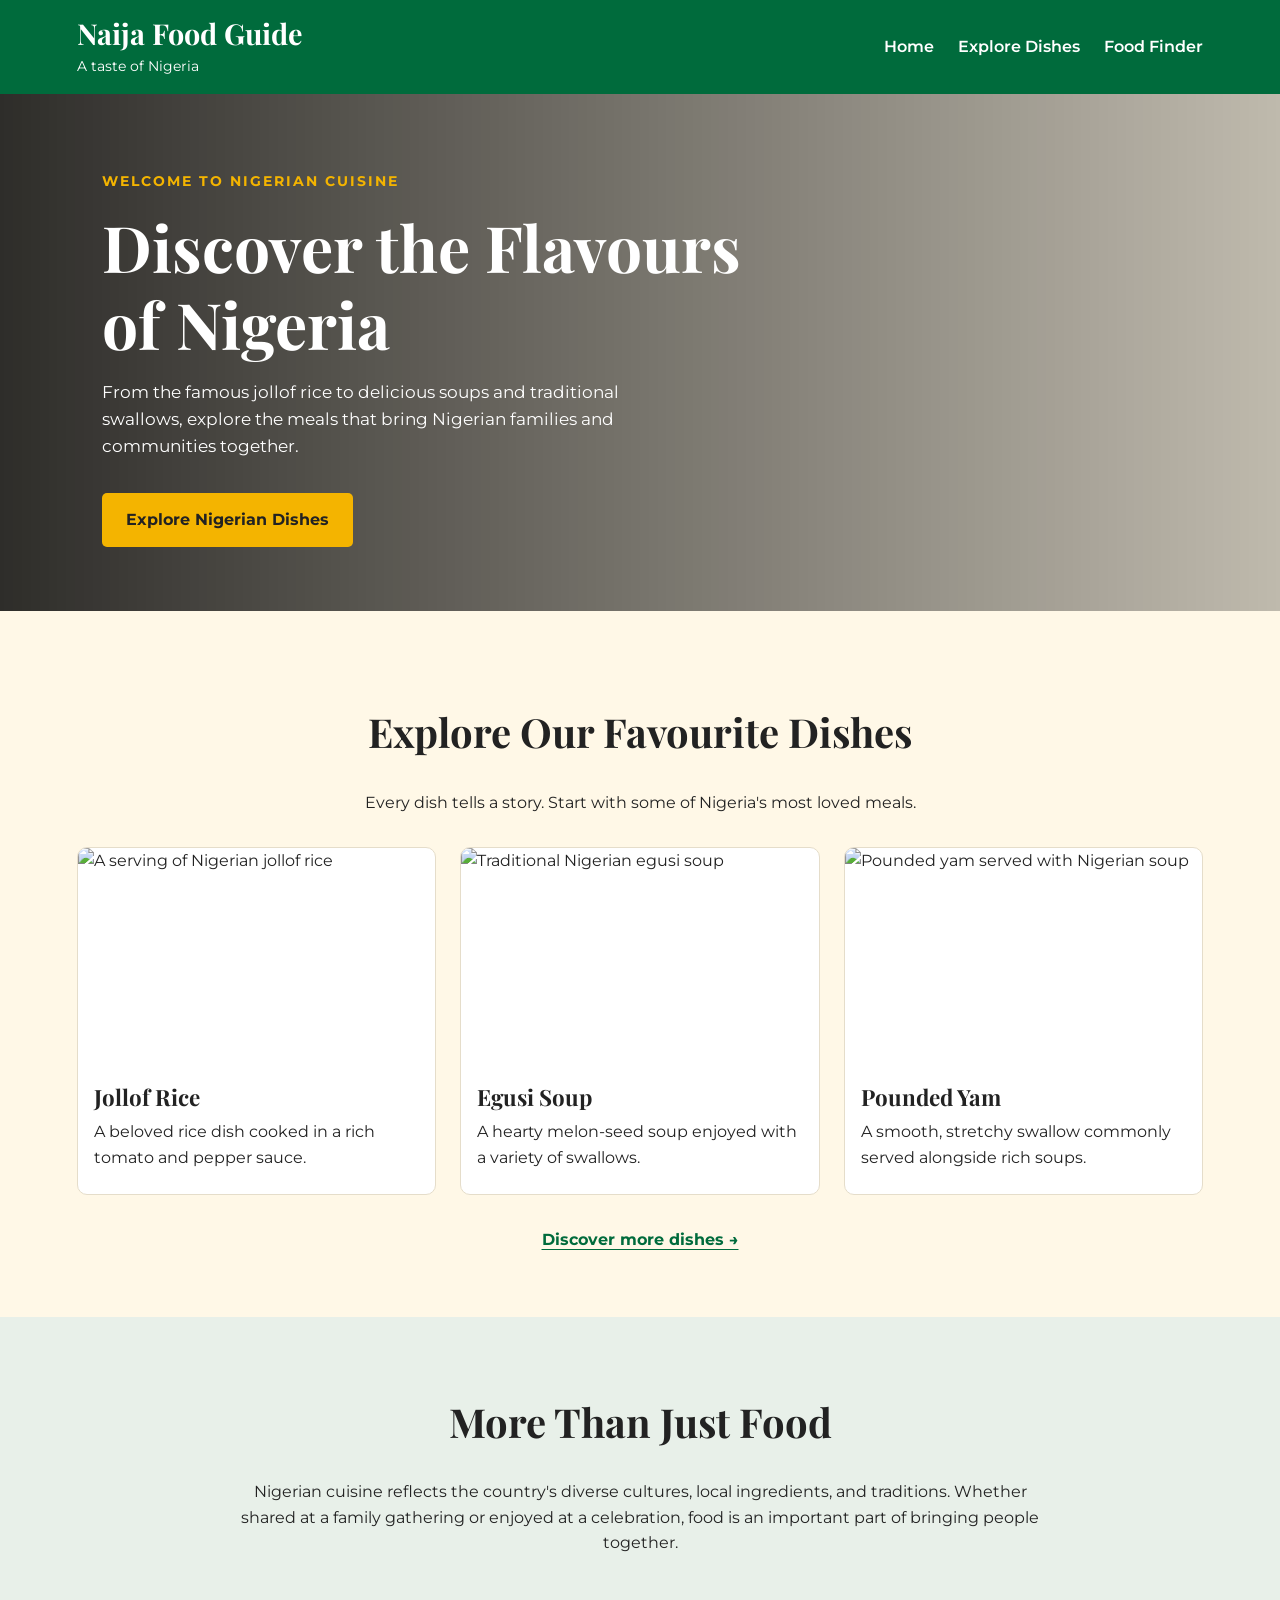
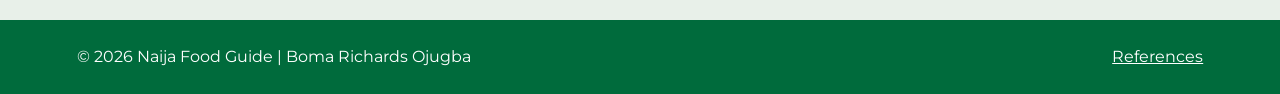
==== project/index.html @ c8d7f1cf "project" ====
<!DOCTYPE html>
<html lang="en">
<head>
    <meta charset="UTF-8">
    <meta name="viewport" content="width=device-width, initial-scale=1.0">
    <meta name="author" content="Boma Richards Ojugba">
    <meta name="description" content="Discover Nigerian cuisine, explore traditional dishes, and learn about the rich food culture of Nigeria.">
    <title>Naija Food Guide | Discover Nigerian Cuisine</title>

    <link rel="preconnect" href="https://fonts.googleapis.com">
    <link rel="preconnect" href="https://fonts.gstatic.com" crossorigin>
    <link href="https://fonts.googleapis.com/css2?family=Montserrat:wght@400;500;600;700&family=Playfair+Display:wght@600;700&display=swap" rel="stylesheet">

    <link rel="stylesheet" href="styles/project.css">
</head>
<body>
    <header>
        <div class="site-name">
            <h1>Naija Food Guide</h1>
            <p>A taste of Nigeria</p>
        </div>

        <nav aria-label="Main navigation">
            <a href="index.html" aria-current="page">Home</a>
            <a href="dishes.html">Explore Dishes</a>
            <a href="food-finder.html">Food Finder</a>
        </nav>
    </header>

    <main>
        <section class="hero">
            <div class="hero-content">
                <p class="eyebrow">WELCOME TO NIGERIAN CUISINE</p>
                <h2>Discover the Flavours of Nigeria</h2>
                <p>
                    From the famous jollof rice to delicious soups and
                    traditional swallows, explore the meals that bring
                    Nigerian families and communities together.
                </p>
                <a class="button" href="dishes.html">Explore Nigerian Dishes</a>
            </div>
        </section>

        <section class="featured">
            <h2>Explore Our Favourite Dishes</h2>
            <p class="section-intro">
                Every dish tells a story. Start with some of Nigeria's
                most loved meals.
            </p>

            <div class="dish-grid">
                <article class="dish-card">
                    <img src="images/jollof-rice.jpg"
                         alt="A serving of Nigerian jollof rice"
                         loading="lazy">
                    <h3>Jollof Rice</h3>
                    <p>A beloved rice dish cooked in a rich tomato and pepper sauce.</p>
                </article>

                <article class="dish-card">
                    <img src="images/egusi-soup.jpg"
                         alt="Traditional Nigerian egusi soup"
                         loading="lazy">
                    <h3>Egusi Soup</h3>
                    <p>A hearty melon-seed soup enjoyed with a variety of swallows.</p>
                </article>

                <article class="dish-card">
                    <img src="images/pounded-yam.jpg"
                         alt="Pounded yam served with Nigerian soup"
                         loading="lazy">
                    <h3>Pounded Yam</h3>
                    <p>A smooth, stretchy swallow commonly served alongside rich soups.</p>
                </article>
            </div>

            <a class="text-link" href="dishes.html">Discover more dishes →</a>
        </section>

        <section class="about">
            <h2>More Than Just Food</h2>
            <p>
                Nigerian cuisine reflects the country's diverse cultures,
                local ingredients, and traditions. Whether shared at a
                family gathering or enjoyed at a celebration, food is an
                important part of bringing people together.
            </p>
        </section>
    </main>

    <footer>
        <p>&copy; <span id="current-year"></span> Naija Food Guide | Boma Richards Ojugba</p>
        <a href="references.html">References</a>
    </footer>

    <script src="scripts/project.js" defer></script>
</body>
</html>
---- project/styles/project.css ----
/* General page styling */
:root {
    --primary-color: #006b3c;
    --secondary-color: #f4b400;
    --background-color: #fff8e7;
    --text-color: #222222;
    --white-color: #ffffff;
    --border-color: #e5ddca;
}

* {
    box-sizing: border-box;
}

body {
    margin: 0;
    font-family: "Montserrat", sans-serif;
    color: var(--text-color);
    background-color: var(--background-color);
    line-height: 1.6;
}

img {
    display: block;
    max-width: 100%;
}

h1,
h2,
h3 {
    font-family: "Playfair Display", serif;
    line-height: 1.2;
}

a {
    color: inherit;
}

/* Header and navigation */
header {
    display: flex;
    justify-content: space-between;
    align-items: center;
    gap: 1.5rem;
    padding: 1rem 6%;
    background-color: var(--primary-color);
    color: var(--white-color);
}

.site-name h1 {
    margin: 0;
    font-size: 1.8rem;
}

.site-name p {
    margin: 0.25rem 0 0;
    font-size: 0.9rem;
}

nav {
    display: flex;
    flex-wrap: wrap;
    gap: 1.5rem;
}

nav a {
    color: var(--white-color);
    text-decoration: none;
    font-weight: 600;
}

nav a:hover,
nav a:focus-visible {
    color: var(--secondary-color);
}

/* Hero section */
.hero {
    min-height: 450px;
    display: flex;
    align-items: center;
    padding: 4rem 8%;
    background:
        linear-gradient(
            90deg,
            rgba(0, 0, 0, 0.82),
            rgba(0, 0, 0, 0.25)
        ),
        url("../images/jollof-rice.jpg") center / cover no-repeat;
    color: var(--white-color);
}

.hero-content {
    max-width: 650px;
}

.eyebrow {
    color: var(--secondary-color);
    font-weight: 700;
    letter-spacing: 2px;
    font-size: 0.85rem;
}

.hero h2 {
    font-size: clamp(2.3rem, 5vw, 4rem);
    margin: 1rem 0;
}

.hero-content > p:not(.eyebrow) {
    max-width: 550px;
    font-size: 1.05rem;
}

.button {
    display: inline-block;
    margin-top: 1rem;
    padding: 0.9rem 1.5rem;
    background-color: var(--secondary-color);
    color: var(--text-color);
    border-radius: 5px;
    text-decoration: none;
    font-weight: 700;
}

.button:hover,
.button:focus-visible {
    background-color: var(--white-color);
}

/* Featured dishes */
.featured {
    padding: 4rem 6%;
    text-align: center;
}

.featured > h2,
.about h2 {
    font-size: clamp(1.8rem, 4vw, 2.5rem);
}

.section-intro {
    max-width: 650px;
    margin: 0 auto 2rem;
}

.dish-grid {
    display: grid;
    grid-template-columns: repeat(3, minmax(0, 1fr));
    gap: 1.5rem;
    margin: 2rem 0;
    text-align: left;
}

.dish-card {
    overflow: hidden;
    border: 1px solid var(--border-color);
    border-radius: 10px;
    background-color: var(--white-color);
}

.dish-card img {
    width: 100%;
    height: 220px;
    object-fit: cover;
}

.dish-card h3 {
    margin: 1rem 1rem 0.5rem;
    font-size: 1.4rem;
}

.dish-card p {
    margin: 0 1rem 1.5rem;
}

.text-link {
    display: inline-block;
    color: var(--primary-color);
    font-weight: 700;
    text-underline-offset: 4px;
}

/* About section */
.about {
    padding: 3rem 8%;
    text-align: center;
    background-color: #e8f0e9;
}

.about p {
    max-width: 800px;
    margin: 1rem auto;
}

/* Footer */
footer {
    padding: 1.5rem 6%;
    display: flex;
    flex-wrap: wrap;
    justify-content: space-between;
    align-items: center;
    gap: 1rem;
    background-color: var(--primary-color);
    color: var(--white-color);
}

footer p {
    margin: 0;
}

footer a {
    color: var(--white-color);
}

/* Tablet and mobile layouts */
@media screen and (max-width: 768px) {
    header {
        flex-direction: column;
        text-align: center;
    }

    nav {
        justify-content: center;
        gap: 1rem;
    }

    .hero {
        min-height: 400px;
        padding: 3rem 6%;
    }

    .dish-grid {
        grid-template-columns: repeat(2, minmax(0, 1fr));
    }
}

@media screen and (max-width: 520px) {
    .dish-grid {
        grid-template-columns: 1fr;
    }

    .dish-card img {
        height: 240px;
    }

    .featured {
        padding: 3rem 5%;
    }

    footer {
        flex-direction: column;
        text-align: center;
    }
}

/* Dishes Page Hero */
.dishes-hero {
    background:
        linear-gradient(rgba(0, 0, 0, 0.58), rgba(0, 0, 0, 0.58)),
        url("../images/jollof-rice.jpg") center 55% / cover no-repeat;
    min-height: 300px;
    display: flex;
    align-items: center;
    justify-content: center;
    padding: 3rem 1.5rem;
    text-align: center;
    color: white;
}

.dishes-hero-content {
    max-width: 700px;
}

.dishes-hero .eyebrow {
    color: #f4b400;
    font-weight: 700;
    letter-spacing: 2px;
    text-transform: uppercase;
}

.dishes-hero h2 {
    font-family: "Playfair Display", serif;
    font-size: clamp(2rem, 5vw, 3.2rem);
    margin: 0.5rem 0 1rem;
}

.dishes-hero p:last-child {
    font-size: 1.05rem;
    line-height: 1.7;
}

/* Food Finder Page */
.food-finder-section {
    max-width: 1000px;
    margin: 0 auto;
    padding: 3.5rem 1.5rem;
}

.finder-heading {
    max-width: 700px;
    margin: 0 auto 2rem;
    text-align: center;
}

.finder-heading .eyebrow {
    color: #006b3c;
    font-weight: 700;
    letter-spacing: 2px;
    text-transform: uppercase;
}

.finder-heading h2 {
    font-family: "Playfair Display", serif;
    font-size: clamp(1.8rem, 4vw, 2.5rem);
    margin-bottom: 1rem;
}

.finder-heading p:last-child {
    line-height: 1.7;
}

.food-finder-form {
    display: grid;
    grid-template-columns: 1fr;
    gap: 1.25rem;
    background: #fff8e7;
    padding: 2rem;
    border-radius: 12px;
    box-shadow: 0 4px 18px rgba(0, 0, 0, 0.08);
}

.form-group {
    display: flex;
    flex-direction: column;
    gap: 0.5rem;
}

.form-group label {
    font-weight: 600;
}

.form-group select {
    width: 100%;
    padding: 0.85rem;
    border: 1px solid #b9b9b9;
    border-radius: 6px;
    background: white;
    font: inherit;
}

.form-group select:focus {
    outline: 2px solid #006b3c;
    outline-offset: 2px;
}

.finder-button {
    padding: 0.9rem 1.5rem;
    border: none;
    border-radius: 6px;
    background: #006b3c;
    color: white;
    font: inherit;
    font-weight: 700;
    cursor: pointer;
}

.finder-button:hover {
    background: #004d2b;
}

.finder-results {
    margin-top: 2rem;
    line-height: 1.7;
}

.finder-results h3 {
    font-family: "Playfair Display", serif;
}

.finder-results img {
    display: block;
    width: 100%;
    max-width: 350px;
    height: 220px;
    object-fit: cover;
    border-radius: 8px;
}

.finder-results .dish-result {
    margin-top: 1.5rem;
    padding: 1.5rem;
    border: 1px solid #e1e1e1;
    border-radius: 10px;
}

@media (min-width: 700px) {
    .food-finder-form {
        grid-template-columns: 1fr 1fr;
    }

    .finder-button {
        align-self: end;
    }
}
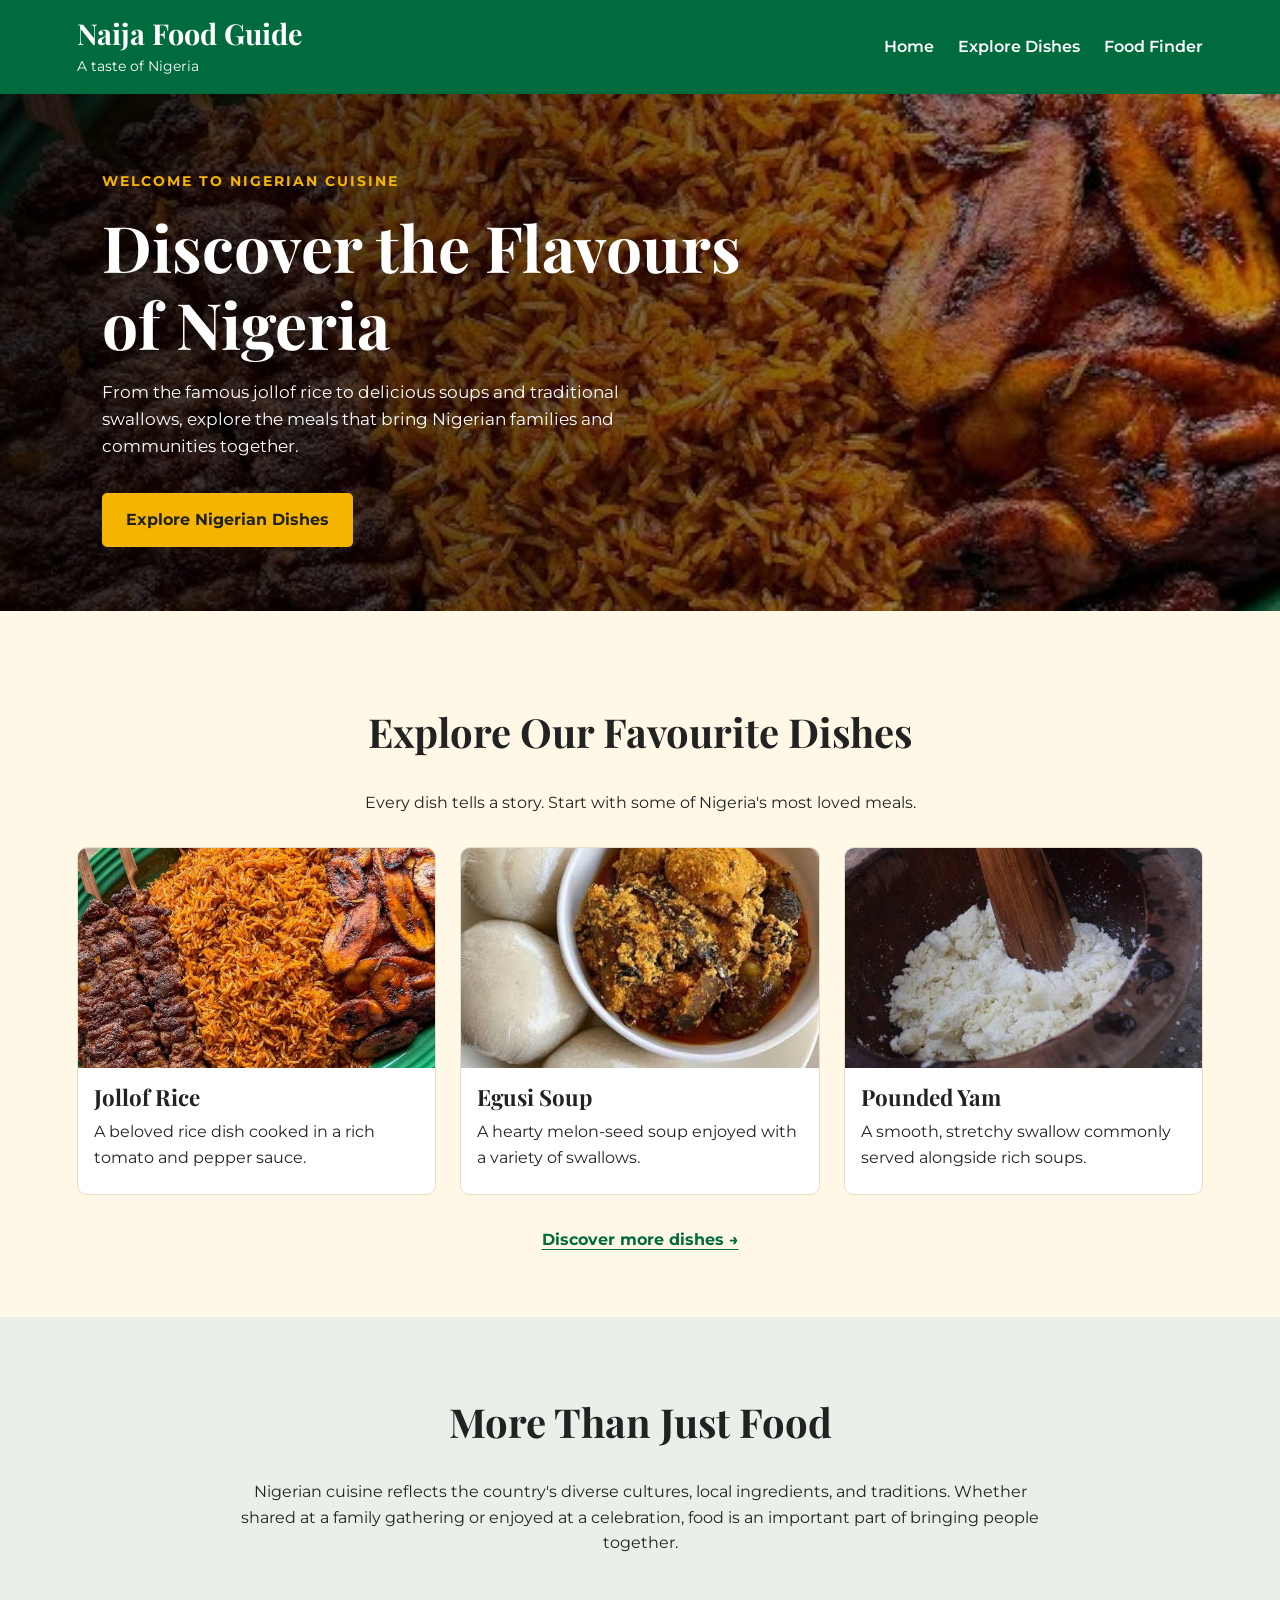
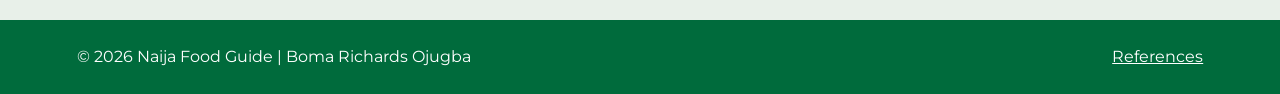
==== commit 0a744772: "CAPITAL LETTERS FOR IMAGE EXTENSIONS" ====
--- a/project/index.html
+++ b/project/index.html
@@ -50,7 +50,7 @@
 
             <div class="dish-grid">
                 <article class="dish-card">
-                    <img src="images/jollof-rice.jpg"
+                    <img src="images/jollof-rice.JPG"
                          alt="A serving of Nigerian jollof rice"
                          loading="lazy">
                     <h3>Jollof Rice</h3>
@@ -58,7 +58,7 @@
                 </article>
 
                 <article class="dish-card">
-                    <img src="images/egusi-soup.jpg"
+                    <img src="images/egusi-soup.JPG"
                          alt="Traditional Nigerian egusi soup"
                          loading="lazy">
                     <h3>Egusi Soup</h3>
@@ -66,7 +66,7 @@
                 </article>
 
                 <article class="dish-card">
-                    <img src="images/pounded-yam.jpg"
+                    <img src="images/pounded-yam.JPG"
                          alt="Pounded yam served with Nigerian soup"
                          loading="lazy">
                     <h3>Pounded Yam</h3>
--- a/project/styles/project.css
+++ b/project/styles/project.css
@@ -86,7 +86,7 @@
             rgba(0, 0, 0, 0.82),
             rgba(0, 0, 0, 0.25)
         ),
-        url("../images/jollof-rice.jpg") center / cover no-repeat;
+        url("../images/jollof-rice.JPG") center / cover no-repeat;
     color: var(--white-color);
 }
 
@@ -257,7 +257,7 @@
 .dishes-hero {
     background:
         linear-gradient(rgba(0, 0, 0, 0.58), rgba(0, 0, 0, 0.58)),
-        url("../images/jollof-rice.jpg") center 55% / cover no-repeat;
+        url("../images/jollof-rice.JPG") center 55% / cover no-repeat;
     min-height: 300px;
     display: flex;
     align-items: center;
